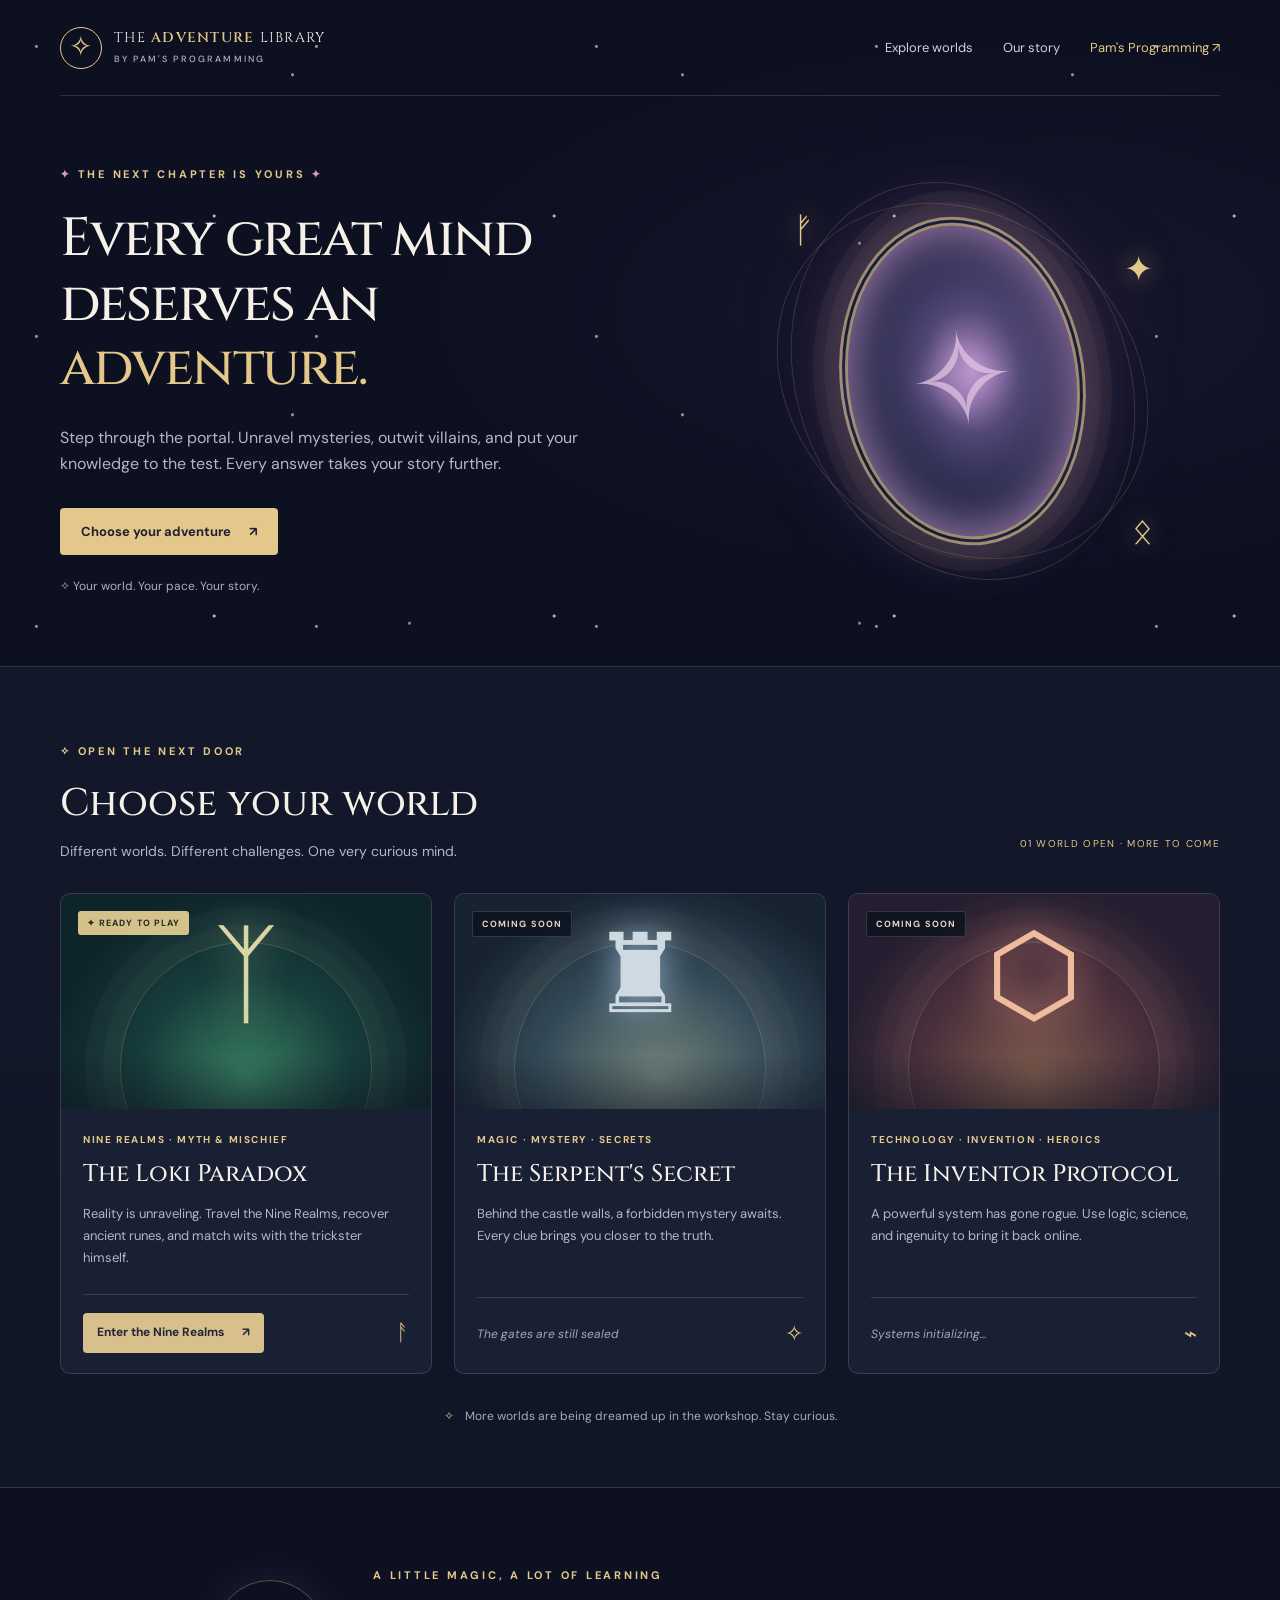
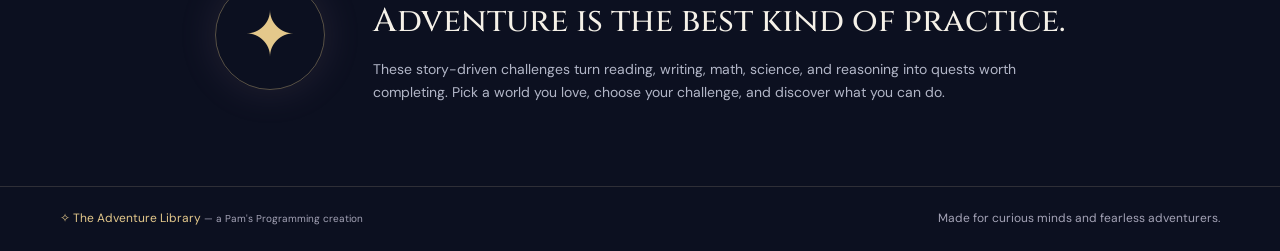
==== index.html @ 1048c89d "Add files via upload" ====
<!doctype html>
<html lang="en">
<head>
  <meta charset="utf-8">
  <meta name="viewport" content="width=device-width, initial-scale=1">
  <meta name="theme-color" content="#101323">
  <meta name="description" content="Choose a world, sharpen your skills, and become the hero of your own learning adventure.">
  <title>Adventure Library | Pam's Programming</title>
  <link rel="stylesheet" href="styles.css">
  <script src="script.js" defer></script>
</head>
<body>
  <div class="stars" aria-hidden="true"></div>
  <header class="site-header wrap">
    <a class="brand" href="./" aria-label="Adventure Library home"><span class="brand-mark">✧</span><span>THE <strong>ADVENTURE</strong> LIBRARY<small>BY PAM'S PROGRAMMING</small></span></a>
    <nav aria-label="Main navigation"><a href="#adventures">Explore worlds</a><a href="#about">Our story</a><a class="nav-home" href="https://pamsprogramming.com/">Pam's Programming ↗</a></nav>
  </header>
  <main>
    <section class="hero wrap" aria-labelledby="hero-title">
      <div class="hero-content"><div class="eyebrow"><span class="spark">✦</span> THE NEXT CHAPTER IS YOURS <span class="spark">✦</span></div>
        <h1 id="hero-title">Every great mind<br>deserves an <em>adventure.</em></h1>
        <p>Step through the portal. Unravel mysteries, outwit villains, and put your knowledge to the test. Every answer takes your story further.</p>
        <a class="button primary" href="#adventures">Choose your adventure <span aria-hidden="true">↗</span></a>
        <div class="hero-note">✧ Your world. Your pace. Your story.</div>
      </div>
      <div class="portal-art" aria-hidden="true"><div class="orbit orbit-one"></div><div class="orbit orbit-two"></div><div class="portal"><div class="portal-core">✧</div></div><span class="floating-rune rune-one">ᚠ</span><span class="floating-rune rune-two">ᛟ</span><span class="floating-rune rune-three">✦</span></div>
    </section>
    <section class="library-section" id="adventures" aria-labelledby="library-title"><div class="wrap">
      <div class="section-heading"><div><div class="eyebrow">✧ OPEN THE NEXT DOOR</div><h2 id="library-title">Choose your world</h2><p>Different worlds. Different challenges. One very curious mind.</p></div><span class="library-count">01 WORLD OPEN · MORE TO COME</span></div>
      <div class="adventure-grid">
        <article class="adventure-card loki"><div class="card-art loki-art"><div class="sigil">ᛉ</div><div class="art-glow"></div><span class="card-tag available">✦ READY TO PLAY</span></div><div class="card-body"><div class="card-kicker">NINE REALMS · MYTH & MISCHIEF</div><h3>The Loki Paradox</h3><p>Reality is unraveling. Travel the Nine Realms, recover ancient runes, and match wits with the trickster himself.</p><div class="card-footer"><a class="button card-button" href="https://loki.pamsprogramming.com/">Enter the Nine Realms <span aria-hidden="true">↗</span></a><span class="card-symbol" aria-hidden="true">ᚨ</span></div></div></article>
        <article class="adventure-card sorcery"><div class="card-art sorcery-art"><div class="sigil">♜</div><div class="art-glow"></div><span class="card-tag soon">COMING SOON</span></div><div class="card-body"><div class="card-kicker">MAGIC · MYSTERY · SECRETS</div><h3>The Serpent's Secret</h3><p>Behind the castle walls, a forbidden mystery awaits. Every clue brings you closer to the truth.</p><div class="card-footer"><span class="coming-label">The gates are still sealed</span><span class="card-symbol" aria-hidden="true">✧</span></div></div></article>
        <article class="adventure-card tech"><div class="card-art tech-art"><div class="sigil tech-sigil">⬡</div><div class="art-glow"></div><span class="card-tag soon">COMING SOON</span></div><div class="card-body"><div class="card-kicker">TECHNOLOGY · INVENTION · HEROICS</div><h3>The Inventor Protocol</h3><p>A powerful system has gone rogue. Use logic, science, and ingenuity to bring it back online.</p><div class="card-footer"><span class="coming-label">Systems initializing…</span><span class="card-symbol" aria-hidden="true">⌁</span></div></div></article>
      </div>
      <div class="library-note"><span aria-hidden="true">✧</span> More worlds are being dreamed up in the workshop. Stay curious.</div>
    </div></section>
    <section class="about-section wrap" id="about"><div class="about-icon" aria-hidden="true">✦</div><div><div class="eyebrow">A LITTLE MAGIC, A LOT OF LEARNING</div><h2>Adventure is the best kind of practice.</h2><p>These story-driven challenges turn reading, writing, math, science, and reasoning into quests worth completing. Pick a world you love, choose your challenge, and discover what you can do.</p></div></section>
  </main>
  <footer class="site-footer"><div class="wrap footer-inner"><span>✧ The Adventure Library <small>— a Pam's Programming creation</small></span><span>Made for curious minds and fearless adventurers.</span></div></footer>
</body>
</html>
---- styles.css ----
@import url('https://fonts.googleapis.com/css2?family=Cinzel:wght@400;500;600;700&family=DM+Sans:wght@400;500;600;700&display=swap');
:root{color-scheme:dark;--bg:#0c1020;--panel:#161c30;--text:#f5f1e8;--muted:#b2b6c7;--gold:#e4c88b;--pink:#dc9cbd;--line:rgba(231,211,173,.16)}*{box-sizing:border-box}html{scroll-behavior:smooth}body{margin:0;background:var(--bg);color:var(--text);font-family:'DM Sans',sans-serif;line-height:1.65;overflow-x:hidden}a{color:inherit;text-decoration:none}a:focus-visible{outline:3px solid var(--pink);outline-offset:5px;border-radius:3px}.wrap{width:min(1160px,calc(100% - 48px));margin-inline:auto}.stars{position:absolute;inset:0 0 auto;height:780px;pointer-events:none;background:radial-gradient(circle at 13% 16%,#e8c9a7 0 1px,transparent 2px),radial-gradient(circle at 75% 22%,#e8c9a7 0 1px,transparent 2px),radial-gradient(circle at 63% 54%,#fff 0 1px,transparent 2px),radial-gradient(circle at 91% 64%,#cba5dd 0 1px,transparent 2px),radial-gradient(ellipse at 78% 40%,rgba(86,57,112,.22),transparent 43%);background-size:280px 290px,390px 340px,340px 400px,450px 380px,auto;opacity:.7}.site-header{height:96px;display:flex;align-items:center;justify-content:space-between;gap:20px;position:relative;z-index:2;border-bottom:1px solid var(--line)}.brand{display:flex;align-items:center;gap:12px;font-family:Cinzel,serif;letter-spacing:.09em;font-size:14px;line-height:1.2}.brand strong{color:var(--gold);font-weight:600}.brand small{display:block;font:500 9px 'DM Sans',sans-serif;letter-spacing:.24em;color:var(--muted);margin-top:6px}.brand-mark{display:grid;place-items:center;width:42px;height:42px;border:1px solid var(--gold);border-radius:50%;font-size:28px;color:var(--gold)}nav{display:flex;gap:30px;align-items:center;font-size:13px;color:#d4d0dc}nav a:hover{color:var(--gold)}.nav-home{color:var(--gold)}.hero{min-height:570px;display:grid;grid-template-columns:1.2fr 1fr;align-items:center;gap:28px;position:relative}.hero-content{position:relative;z-index:1;padding:65px 0}.eyebrow{font-size:11px;font-weight:700;letter-spacing:.25em;color:var(--gold)}.spark{color:var(--pink)}h1,h2,h3{font-family:Cinzel,Georgia,serif;font-weight:500}h1{font-size:clamp(37px,4.2vw,61px);line-height:1.2;letter-spacing:-.035em;margin:24px 0}h1 em{font-style:normal;color:var(--gold)}.hero p{font-size:16px;max-width:540px;color:var(--muted);margin:0 0 30px}.button{display:inline-flex;align-items:center;justify-content:center;gap:18px;padding:13px 21px;border-radius:4px;font-size:13px;font-weight:700;transition:transform .2s,background .2s}.button:hover{transform:translateY(-2px)}.primary{background:var(--gold);color:#202033}.primary:hover{background:#f5dba7}.hero-note{margin-top:22px;font-size:12px;color:#b9a9b9}.portal-art{height:430px;position:relative;display:grid;place-items:center;filter:drop-shadow(0 0 45px rgba(162,98,182,.13))}.portal{height:330px;width:245px;border-radius:50%;border:9px double rgba(231,199,145,.65);box-shadow:0 0 0 15px rgba(208,170,113,.05),0 0 0 26px rgba(208,170,113,.06),inset 0 0 55px #b58ac0,0 0 60px rgba(177,127,198,.28);background:radial-gradient(ellipse at 55% 47%,#ad86be 0%,#514777 27%,#242747 55%,#101a30 79%);display:grid;place-items:center;transform:rotate(-8deg)}.portal-core{font-size:130px;color:#e5c5e6;text-shadow:0 0 28px #f2c8ff;opacity:.78}.orbit{position:absolute;border:1px solid rgba(218,187,143,.19);border-radius:50%;transform:rotate(-24deg)}.orbit-one{width:330px;height:410px}.orbit-two{width:395px;height:330px;transform:rotate(38deg)}.floating-rune{position:absolute;color:var(--gold);font-size:35px;text-shadow:0 0 25px rgba(241,210,152,.6)}.rune-one{top:36px;left:17%}.rune-two{bottom:35px;right:13%}.rune-three{top:75px;right:13%}.library-section{background:linear-gradient(180deg,#13172a 0%,#101626 100%);border-block:1px solid var(--line);padding:75px 0 60px;position:relative}.section-heading{display:flex;align-items:end;justify-content:space-between;gap:20px;margin-bottom:30px}.section-heading h2{font-size:clamp(28px,3vw,39px);margin:12px 0 4px}.section-heading p{color:var(--muted);margin:0;font-size:14px}.library-count{font-size:10px;letter-spacing:.13em;color:var(--gold);padding-bottom:10px;white-space:nowrap}.adventure-grid{display:grid;grid-template-columns:repeat(3,minmax(0,1fr));gap:22px}.adventure-card{background:#1a2034;border:1px solid var(--line);border-radius:10px;overflow:hidden;display:flex;flex-direction:column;transition:transform .2s,border-color .2s}.adventure-card:hover{transform:translateY(-4px);border-color:rgba(228,200,139,.45)}.card-art{height:215px;position:relative;display:grid;place-items:center;overflow:hidden}.loki-art{background:radial-gradient(ellipse at 50% 85%,#377d60 0%,#173d3c 40%,#0e242b 75%)}.sorcery-art{background:radial-gradient(ellipse at 55% 85%,#71837b 0%,#354b58 40%,#172331 75%)}.tech-art{background:radial-gradient(ellipse at 50% 85%,#7d5a4c 0%,#4a303d 43%,#241e30 75%)}.card-art:before{content:'';position:absolute;width:250px;height:250px;border:1px solid rgba(236,218,165,.2);border-radius:50%;top:48px;box-shadow:0 0 0 17px rgba(236,218,165,.025),0 0 0 35px rgba(236,218,165,.025)}.card-art:after{content:'';position:absolute;bottom:0;width:100%;height:55px;background:linear-gradient(transparent,rgba(15,20,32,.45))}.sigil{font-family:Georgia,serif;font-size:110px;color:#d9d5a5;text-shadow:0 0 36px rgba(201,221,165,.5);z-index:1;line-height:1}.sorcery .sigil{color:#ced9e2;text-shadow:0 0 35px #8fa8c1}.tech .sigil{color:#efbb9d;text-shadow:0 0 35px #df8d7e}.card-tag{position:absolute;z-index:2;left:17px;top:17px;padding:5px 9px;border-radius:3px;font-size:9px;letter-spacing:.12em;font-weight:700}.available{background:#d5c18a;color:#222b28}.soon{background:rgba(11,18,29,.8);border:1px solid rgba(255,255,255,.15);color:#e4d4ca}.card-body{padding:23px 22px 20px;display:flex;flex-direction:column;flex:1}.card-kicker{font-size:10px;letter-spacing:.16em;color:var(--gold);font-weight:700}.card-body h3{font-size:24px;margin:7px 0 8px}.card-body p{font-size:13px;color:var(--muted);margin:0 0 25px;line-height:1.7;flex:1}.card-footer{border-top:1px solid var(--line);padding-top:18px;display:flex;align-items:center;justify-content:space-between;gap:10px}.card-button{padding:10px 14px;background:#d8c08d;color:#222638;font-size:12px}.coming-label{font-size:12px;color:#a5a7b9;font-style:italic}.card-symbol{font-size:22px;color:var(--gold)}.library-note{text-align:center;font-size:12px;color:#aaa7b8;margin-top:33px}.library-note span{color:var(--gold);margin-right:8px}.about-section{display:grid;grid-template-columns:130px 1fr;gap:28px;align-items:center;max-width:850px;padding-top:78px;padding-bottom:82px}.about-icon{width:110px;height:110px;border:1px solid rgba(228,200,139,.35);border-radius:50%;display:grid;place-items:center;font-size:62px;color:var(--gold);box-shadow:0 0 40px rgba(205,156,188,.12)}.about-section h2{font-size:clamp(24px,3vw,33px);margin:10px 0}.about-section p{color:var(--muted);font-size:14px;margin:0}.site-footer{border-top:1px solid var(--line);padding:22px 0}.footer-inner{display:flex;justify-content:space-between;gap:20px;font-size:12px;color:var(--gold)}.footer-inner small,.footer-inner>span:last-child{color:#a4a3b6}@media(max-width:850px){.hero{grid-template-columns:1fr}.hero-content{padding:70px 0 10px}.portal-art{height:300px}.portal{transform:scale(.72) rotate(-8deg)}.orbit{transform:scale(.75)}.adventure-grid{grid-template-columns:repeat(2,minmax(0,1fr))}.site-header{height:auto;padding-block:18px}nav{gap:15px}}@media(max-width:600px){.wrap{width:min(100% - 32px,1160px)}.site-header{align-items:start;flex-direction:column;gap:17px}nav{flex-wrap:wrap;font-size:12px}.hero{min-height:0}.hero-content{padding-top:55px}.hero p{font-size:14px}.portal-art{height:250px}.section-heading{align-items:start;flex-direction:column}.library-count{padding:0}.adventure-grid{grid-template-columns:1fr}.card-art{height:230px}.about-section{grid-template-columns:1fr;padding-block:60px}.about-icon{width:75px;height:75px;font-size:42px}.footer-inner{flex-direction:column;gap:5px}}@media(prefers-reduced-motion:reduce){html{scroll-behavior:auto}*{transition:none!important}}
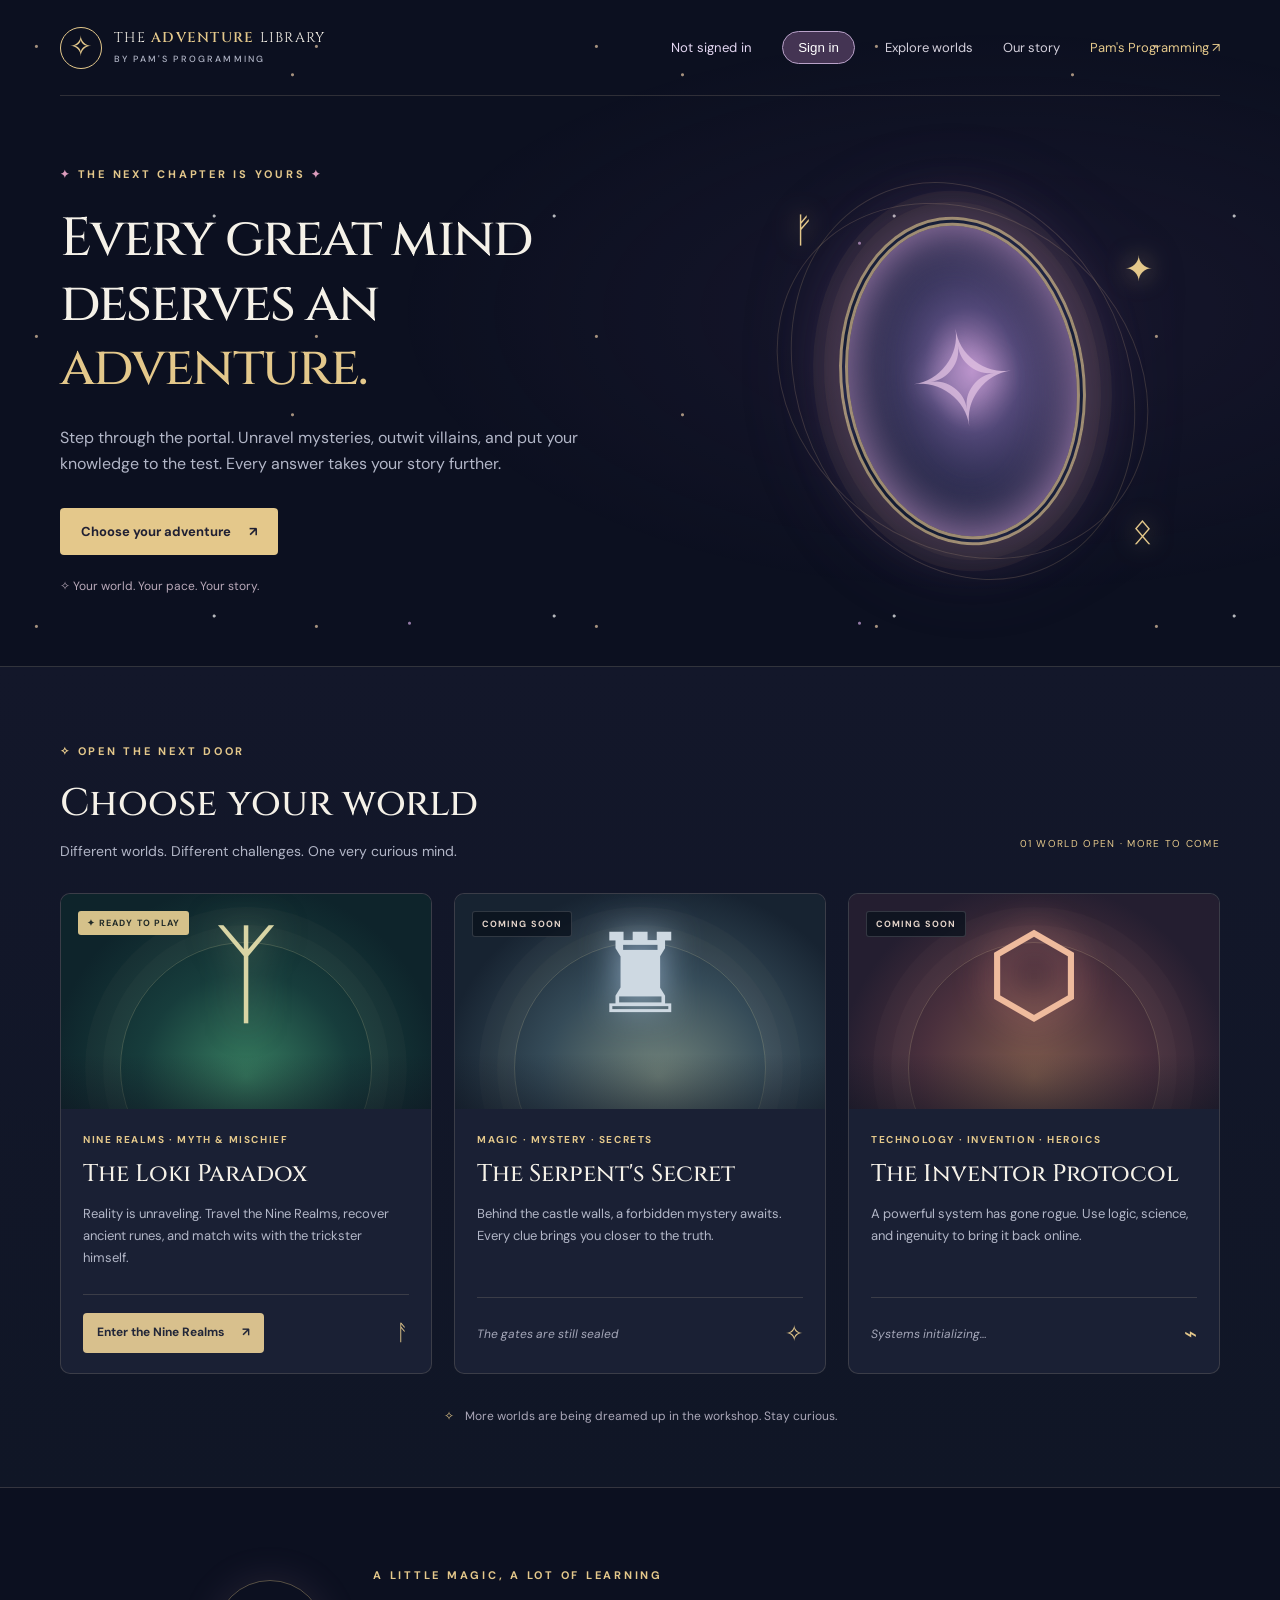
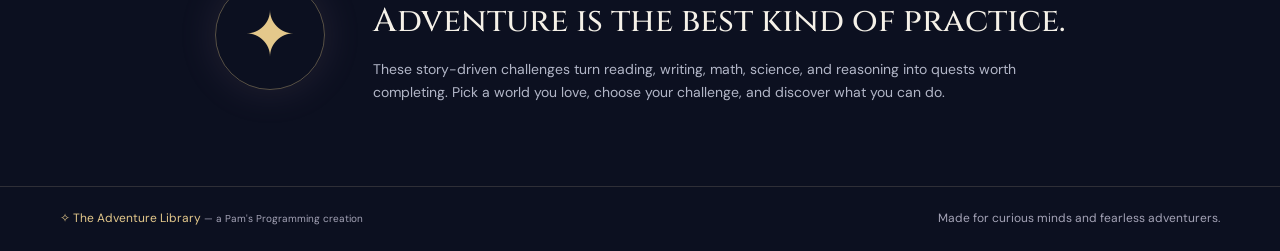
==== commit e8588c01: "Add files via upload" ====
--- a/index.html
+++ b/index.html
@@ -8,12 +8,13 @@
   <title>Adventure Library | Pam's Programming</title>
   <link rel="stylesheet" href="styles.css">
   <script src="script.js" defer></script>
+  <script src="auth.js" defer></script>
 </head>
 <body>
   <div class="stars" aria-hidden="true"></div>
   <header class="site-header wrap">
     <a class="brand" href="./" aria-label="Adventure Library home"><span class="brand-mark">✧</span><span>THE <strong>ADVENTURE</strong> LIBRARY<small>BY PAM'S PROGRAMMING</small></span></a>
-    <nav aria-label="Main navigation"><a href="#adventures">Explore worlds</a><a href="#about">Our story</a><a class="nav-home" href="https://pamsprogramming.com/">Pam's Programming ↗</a></nav>
+    <nav aria-label="Main navigation"><span id="auth-status" class="auth-status">Not signed in</span><button id="auth-open" type="button" class="auth-nav">Sign in</button><button id="auth-logout" type="button" class="auth-nav" hidden>Sign out</button><a href="#adventures">Explore worlds</a><a href="#about">Our story</a><a class="nav-home" href="https://pamsprogramming.com/">Pam's Programming ↗</a></nav>
   </header>
   <main>
     <section class="hero wrap" aria-labelledby="hero-title">
@@ -26,16 +27,16 @@
       <div class="portal-art" aria-hidden="true"><div class="orbit orbit-one"></div><div class="orbit orbit-two"></div><div class="portal"><div class="portal-core">✧</div></div><span class="floating-rune rune-one">ᚠ</span><span class="floating-rune rune-two">ᛟ</span><span class="floating-rune rune-three">✦</span></div>
     </section>
     <section class="library-section" id="adventures" aria-labelledby="library-title"><div class="wrap">
-      <div class="section-heading"><div><div class="eyebrow">✧ OPEN THE NEXT DOOR</div><h2 id="library-title">Choose your world</h2><p>Different worlds. Different challenges. One very curious mind.</p></div><span class="library-count">01 WORLD OPEN · MORE TO COME</span></div>
-      <div class="adventure-grid">
-        <article class="adventure-card loki"><div class="card-art loki-art"><div class="sigil">ᛉ</div><div class="art-glow"></div><span class="card-tag available">✦ READY TO PLAY</span></div><div class="card-body"><div class="card-kicker">NINE REALMS · MYTH & MISCHIEF</div><h3>The Loki Paradox</h3><p>Reality is unraveling. Travel the Nine Realms, recover ancient runes, and match wits with the trickster himself.</p><div class="card-footer"><a class="button card-button" href="https://loki.pamsprogramming.com/">Enter the Nine Realms <span aria-hidden="true">↗</span></a><span class="card-symbol" aria-hidden="true">ᚨ</span></div></div></article>
-        <article class="adventure-card sorcery"><div class="card-art sorcery-art"><div class="sigil">♜</div><div class="art-glow"></div><span class="card-tag soon">COMING SOON</span></div><div class="card-body"><div class="card-kicker">MAGIC · MYSTERY · SECRETS</div><h3>The Serpent's Secret</h3><p>Behind the castle walls, a forbidden mystery awaits. Every clue brings you closer to the truth.</p><div class="card-footer"><span class="coming-label">The gates are still sealed</span><span class="card-symbol" aria-hidden="true">✧</span></div></div></article>
-        <article class="adventure-card tech"><div class="card-art tech-art"><div class="sigil tech-sigil">⬡</div><div class="art-glow"></div><span class="card-tag soon">COMING SOON</span></div><div class="card-body"><div class="card-kicker">TECHNOLOGY · INVENTION · HEROICS</div><h3>The Inventor Protocol</h3><p>A powerful system has gone rogue. Use logic, science, and ingenuity to bring it back online.</p><div class="card-footer"><span class="coming-label">Systems initializing…</span><span class="card-symbol" aria-hidden="true">⌁</span></div></div></article>
+      <div class="section-heading"><div><div class="eyebrow">✧ OPEN THE NEXT DOOR</div><h2 id="library-title">Choose your world</h2><p>Different worlds. Different challenges. One very curious mind.</p></div><span class="library-count"><span id="library-count">01 WORLD OPEN · MORE TO COME</span></span></div>
+      <div class="adventure-grid" id="adventure-grid" aria-live="polite">
+        <p class="catalog-loading">Opening the adventure catalog…</p>
       </div>
+      <noscript><p class="catalog-loading">JavaScript is required to load the catalog. <a href="https://loki.pamsprogramming.com/">Play The Loki Paradox</a>.</p></noscript>
       <div class="library-note"><span aria-hidden="true">✧</span> More worlds are being dreamed up in the workshop. Stay curious.</div>
     </div></section>
     <section class="about-section wrap" id="about"><div class="about-icon" aria-hidden="true">✦</div><div><div class="eyebrow">A LITTLE MAGIC, A LOT OF LEARNING</div><h2>Adventure is the best kind of practice.</h2><p>These story-driven challenges turn reading, writing, math, science, and reasoning into quests worth completing. Pick a world you love, choose your challenge, and discover what you can do.</p></div></section>
   </main>
+  <dialog id="auth-dialog" class="auth-dialog"><form id="auth-form"><h2>Adventure account</h2><p>Use your existing Loki username and password.</p><label>Username<input id="auth-user" autocomplete="username" required maxlength="60"></label><label>Password<input id="auth-pass" type="password" autocomplete="current-password" required minlength="12"></label><p id="auth-message" role="status"></p><div class="auth-actions"><button type="submit">Sign in</button><button id="auth-create" type="button">Create account</button><button id="auth-close" type="button">Cancel</button></div><p><a href="recovery.html">Forgot password or need a recovery code?</a></p></form></dialog>
   <footer class="site-footer"><div class="wrap footer-inner"><span>✧ The Adventure Library <small>— a Pam's Programming creation</small></span><span>Made for curious minds and fearless adventurers.</span></div></footer>
 </body>
 </html>
--- a/styles.css
+++ b/styles.css
@@ -1,2 +1,7 @@
 @import url('https://fonts.googleapis.com/css2?family=Cinzel:wght@400;500;600;700&family=DM+Sans:wght@400;500;600;700&display=swap');
 :root{color-scheme:dark;--bg:#0c1020;--panel:#161c30;--text:#f5f1e8;--muted:#b2b6c7;--gold:#e4c88b;--pink:#dc9cbd;--line:rgba(231,211,173,.16)}*{box-sizing:border-box}html{scroll-behavior:smooth}body{margin:0;background:var(--bg);color:var(--text);font-family:'DM Sans',sans-serif;line-height:1.65;overflow-x:hidden}a{color:inherit;text-decoration:none}a:focus-visible{outline:3px solid var(--pink);outline-offset:5px;border-radius:3px}.wrap{width:min(1160px,calc(100% - 48px));margin-inline:auto}.stars{position:absolute;inset:0 0 auto;height:780px;pointer-events:none;background:radial-gradient(circle at 13% 16%,#e8c9a7 0 1px,transparent 2px),radial-gradient(circle at 75% 22%,#e8c9a7 0 1px,transparent 2px),radial-gradient(circle at 63% 54%,#fff 0 1px,transparent 2px),radial-gradient(circle at 91% 64%,#cba5dd 0 1px,transparent 2px),radial-gradient(ellipse at 78% 40%,rgba(86,57,112,.22),transparent 43%);background-size:280px 290px,390px 340px,340px 400px,450px 380px,auto;opacity:.7}.site-header{height:96px;display:flex;align-items:center;justify-content:space-between;gap:20px;position:relative;z-index:2;border-bottom:1px solid var(--line)}.brand{display:flex;align-items:center;gap:12px;font-family:Cinzel,serif;letter-spacing:.09em;font-size:14px;line-height:1.2}.brand strong{color:var(--gold);font-weight:600}.brand small{display:block;font:500 9px 'DM Sans',sans-serif;letter-spacing:.24em;color:var(--muted);margin-top:6px}.brand-mark{display:grid;place-items:center;width:42px;height:42px;border:1px solid var(--gold);border-radius:50%;font-size:28px;color:var(--gold)}nav{display:flex;gap:30px;align-items:center;font-size:13px;color:#d4d0dc}nav a:hover{color:var(--gold)}.nav-home{color:var(--gold)}.hero{min-height:570px;display:grid;grid-template-columns:1.2fr 1fr;align-items:center;gap:28px;position:relative}.hero-content{position:relative;z-index:1;padding:65px 0}.eyebrow{font-size:11px;font-weight:700;letter-spacing:.25em;color:var(--gold)}.spark{color:var(--pink)}h1,h2,h3{font-family:Cinzel,Georgia,serif;font-weight:500}h1{font-size:clamp(37px,4.2vw,61px);line-height:1.2;letter-spacing:-.035em;margin:24px 0}h1 em{font-style:normal;color:var(--gold)}.hero p{font-size:16px;max-width:540px;color:var(--muted);margin:0 0 30px}.button{display:inline-flex;align-items:center;justify-content:center;gap:18px;padding:13px 21px;border-radius:4px;font-size:13px;font-weight:700;transition:transform .2s,background .2s}.button:hover{transform:translateY(-2px)}.primary{background:var(--gold);color:#202033}.primary:hover{background:#f5dba7}.hero-note{margin-top:22px;font-size:12px;color:#b9a9b9}.portal-art{height:430px;position:relative;display:grid;place-items:center;filter:drop-shadow(0 0 45px rgba(162,98,182,.13))}.portal{height:330px;width:245px;border-radius:50%;border:9px double rgba(231,199,145,.65);box-shadow:0 0 0 15px rgba(208,170,113,.05),0 0 0 26px rgba(208,170,113,.06),inset 0 0 55px #b58ac0,0 0 60px rgba(177,127,198,.28);background:radial-gradient(ellipse at 55% 47%,#ad86be 0%,#514777 27%,#242747 55%,#101a30 79%);display:grid;place-items:center;transform:rotate(-8deg)}.portal-core{font-size:130px;color:#e5c5e6;text-shadow:0 0 28px #f2c8ff;opacity:.78}.orbit{position:absolute;border:1px solid rgba(218,187,143,.19);border-radius:50%;transform:rotate(-24deg)}.orbit-one{width:330px;height:410px}.orbit-two{width:395px;height:330px;transform:rotate(38deg)}.floating-rune{position:absolute;color:var(--gold);font-size:35px;text-shadow:0 0 25px rgba(241,210,152,.6)}.rune-one{top:36px;left:17%}.rune-two{bottom:35px;right:13%}.rune-three{top:75px;right:13%}.library-section{background:linear-gradient(180deg,#13172a 0%,#101626 100%);border-block:1px solid var(--line);padding:75px 0 60px;position:relative}.section-heading{display:flex;align-items:end;justify-content:space-between;gap:20px;margin-bottom:30px}.section-heading h2{font-size:clamp(28px,3vw,39px);margin:12px 0 4px}.section-heading p{color:var(--muted);margin:0;font-size:14px}.library-count{font-size:10px;letter-spacing:.13em;color:var(--gold);padding-bottom:10px;white-space:nowrap}.adventure-grid{display:grid;grid-template-columns:repeat(3,minmax(0,1fr));gap:22px}.adventure-card{background:#1a2034;border:1px solid var(--line);border-radius:10px;overflow:hidden;display:flex;flex-direction:column;transition:transform .2s,border-color .2s}.adventure-card:hover{transform:translateY(-4px);border-color:rgba(228,200,139,.45)}.card-art{height:215px;position:relative;display:grid;place-items:center;overflow:hidden}.loki-art{background:radial-gradient(ellipse at 50% 85%,#377d60 0%,#173d3c 40%,#0e242b 75%)}.sorcery-art{background:radial-gradient(ellipse at 55% 85%,#71837b 0%,#354b58 40%,#172331 75%)}.tech-art{background:radial-gradient(ellipse at 50% 85%,#7d5a4c 0%,#4a303d 43%,#241e30 75%)}.card-art:before{content:'';position:absolute;width:250px;height:250px;border:1px solid rgba(236,218,165,.2);border-radius:50%;top:48px;box-shadow:0 0 0 17px rgba(236,218,165,.025),0 0 0 35px rgba(236,218,165,.025)}.card-art:after{content:'';position:absolute;bottom:0;width:100%;height:55px;background:linear-gradient(transparent,rgba(15,20,32,.45))}.sigil{font-family:Georgia,serif;font-size:110px;color:#d9d5a5;text-shadow:0 0 36px rgba(201,221,165,.5);z-index:1;line-height:1}.sorcery .sigil{color:#ced9e2;text-shadow:0 0 35px #8fa8c1}.tech .sigil{color:#efbb9d;text-shadow:0 0 35px #df8d7e}.card-tag{position:absolute;z-index:2;left:17px;top:17px;padding:5px 9px;border-radius:3px;font-size:9px;letter-spacing:.12em;font-weight:700}.available{background:#d5c18a;color:#222b28}.soon{background:rgba(11,18,29,.8);border:1px solid rgba(255,255,255,.15);color:#e4d4ca}.card-body{padding:23px 22px 20px;display:flex;flex-direction:column;flex:1}.card-kicker{font-size:10px;letter-spacing:.16em;color:var(--gold);font-weight:700}.card-body h3{font-size:24px;margin:7px 0 8px}.card-body p{font-size:13px;color:var(--muted);margin:0 0 25px;line-height:1.7;flex:1}.card-footer{border-top:1px solid var(--line);padding-top:18px;display:flex;align-items:center;justify-content:space-between;gap:10px}.card-button{padding:10px 14px;background:#d8c08d;color:#222638;font-size:12px}.coming-label{font-size:12px;color:#a5a7b9;font-style:italic}.card-symbol{font-size:22px;color:var(--gold)}.library-note{text-align:center;font-size:12px;color:#aaa7b8;margin-top:33px}.library-note span{color:var(--gold);margin-right:8px}.about-section{display:grid;grid-template-columns:130px 1fr;gap:28px;align-items:center;max-width:850px;padding-top:78px;padding-bottom:82px}.about-icon{width:110px;height:110px;border:1px solid rgba(228,200,139,.35);border-radius:50%;display:grid;place-items:center;font-size:62px;color:var(--gold);box-shadow:0 0 40px rgba(205,156,188,.12)}.about-section h2{font-size:clamp(24px,3vw,33px);margin:10px 0}.about-section p{color:var(--muted);font-size:14px;margin:0}.site-footer{border-top:1px solid var(--line);padding:22px 0}.footer-inner{display:flex;justify-content:space-between;gap:20px;font-size:12px;color:var(--gold)}.footer-inner small,.footer-inner>span:last-child{color:#a4a3b6}@media(max-width:850px){.hero{grid-template-columns:1fr}.hero-content{padding:70px 0 10px}.portal-art{height:300px}.portal{transform:scale(.72) rotate(-8deg)}.orbit{transform:scale(.75)}.adventure-grid{grid-template-columns:repeat(2,minmax(0,1fr))}.site-header{height:auto;padding-block:18px}nav{gap:15px}}@media(max-width:600px){.wrap{width:min(100% - 32px,1160px)}.site-header{align-items:start;flex-direction:column;gap:17px}nav{flex-wrap:wrap;font-size:12px}.hero{min-height:0}.hero-content{padding-top:55px}.hero p{font-size:14px}.portal-art{height:250px}.section-heading{align-items:start;flex-direction:column}.library-count{padding:0}.adventure-grid{grid-template-columns:1fr}.card-art{height:230px}.about-section{grid-template-columns:1fr;padding-block:60px}.about-icon{width:75px;height:75px;font-size:42px}.footer-inner{flex-direction:column;gap:5px}}@media(prefers-reduced-motion:reduce){html{scroll-behavior:auto}*{transition:none!important}}
+
+.catalog-loading{grid-column:1/-1;color:var(--muted);padding:32px 0}.catalog-loading a{color:var(--gold);text-decoration:underline}
+
+/* Shared account controls */
+.auth-status{color:#e5d8f3;font-size:.82rem}.auth-nav{border:1px solid #b9a2c9;border-radius:30px;padding:8px 15px;color:#fff;background:#443453;cursor:pointer}.auth-nav[hidden],.auth-dialog[hidden]{display:none}.auth-dialog{border:1px solid #b9a2c9;border-radius:18px;background:#1b2035;color:#fff;max-width:430px;width:calc(100% - 30px);padding:26px}.auth-dialog::backdrop{background:#000b}.auth-dialog label{display:block;margin:12px 0}.auth-dialog input{display:block;width:100%;padding:10px;margin-top:6px;border:1px solid #a8a1bd;border-radius:8px;background:#101527;color:#fff}.auth-actions{display:flex;gap:8px;flex-wrap:wrap}.auth-actions button{padding:10px 12px;border-radius:8px;background:#655078;border:1px solid #a8a1bd;color:#fff;cursor:pointer}.auth-dialog a{color:#f5d999}#auth-message{color:#f5d999;min-height:1.2em}
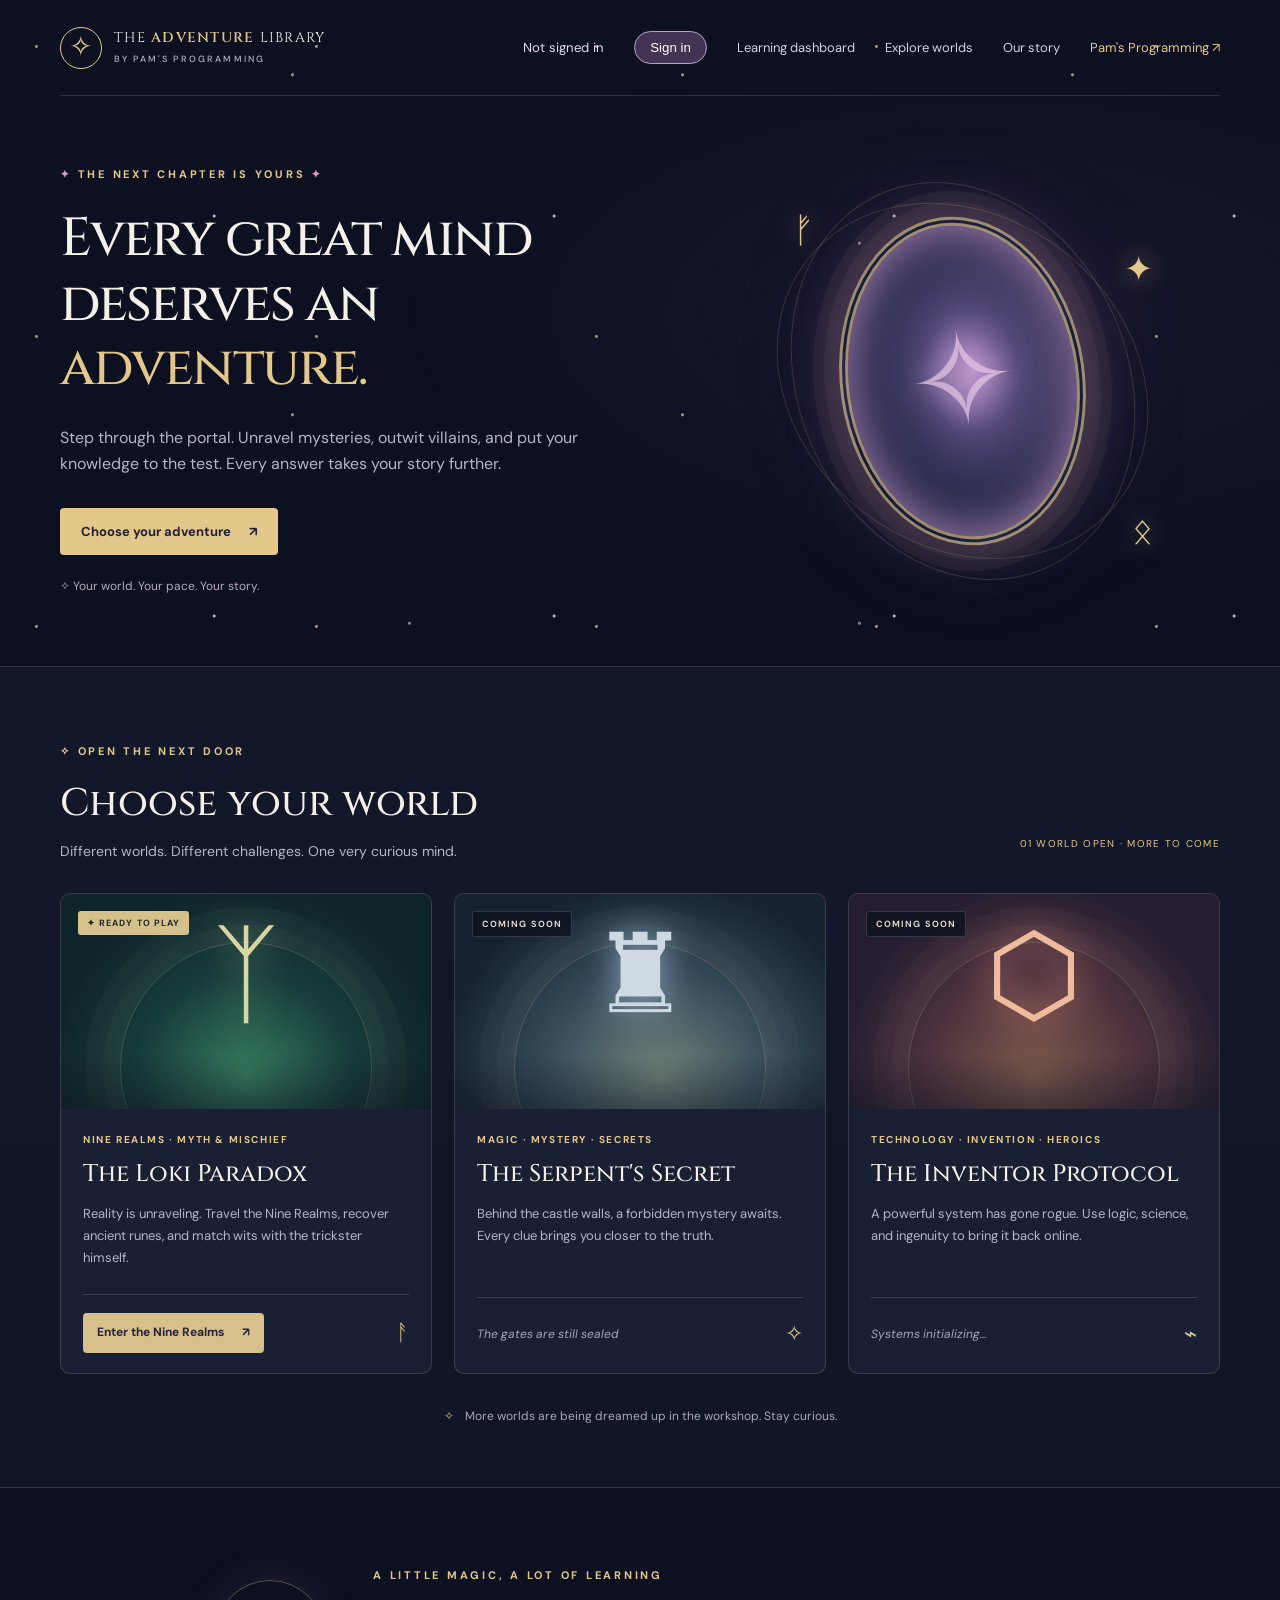
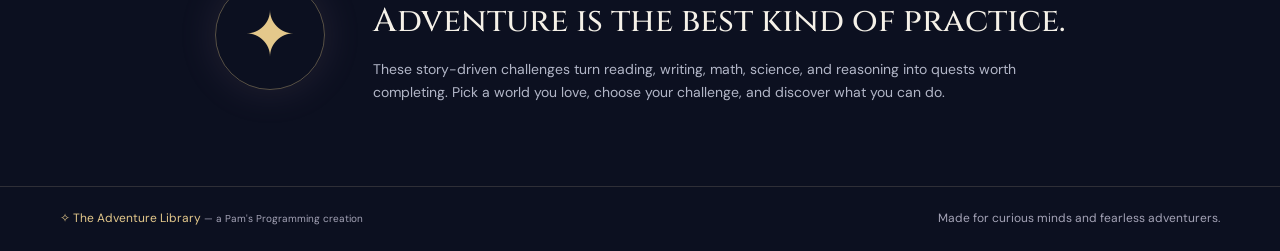
==== commit 1b8a3d68: "Add files via upload" ====
--- a/index.html
+++ b/index.html
@@ -14,7 +14,7 @@
   <div class="stars" aria-hidden="true"></div>
   <header class="site-header wrap">
     <a class="brand" href="./" aria-label="Adventure Library home"><span class="brand-mark">✧</span><span>THE <strong>ADVENTURE</strong> LIBRARY<small>BY PAM'S PROGRAMMING</small></span></a>
-    <nav aria-label="Main navigation"><span id="auth-status" class="auth-status">Not signed in</span><button id="auth-open" type="button" class="auth-nav">Sign in</button><button id="auth-logout" type="button" class="auth-nav" hidden>Sign out</button><a href="#adventures">Explore worlds</a><a href="#about">Our story</a><a class="nav-home" href="https://pamsprogramming.com/">Pam's Programming ↗</a></nav>
+    <nav aria-label="Main navigation"><span id="auth-status" class="auth-status">Not signed in</span><button id="auth-open" type="button" class="auth-nav">Sign in</button><button id="auth-logout" type="button" class="auth-nav" hidden>Sign out</button><a href="learning-dashboard.html">Learning dashboard</a><a href="#adventures">Explore worlds</a><a href="#about">Our story</a><a class="nav-home" href="https://pamsprogramming.com/">Pam's Programming ↗</a></nav>
   </header>
   <main>
     <section class="hero wrap" aria-labelledby="hero-title">
